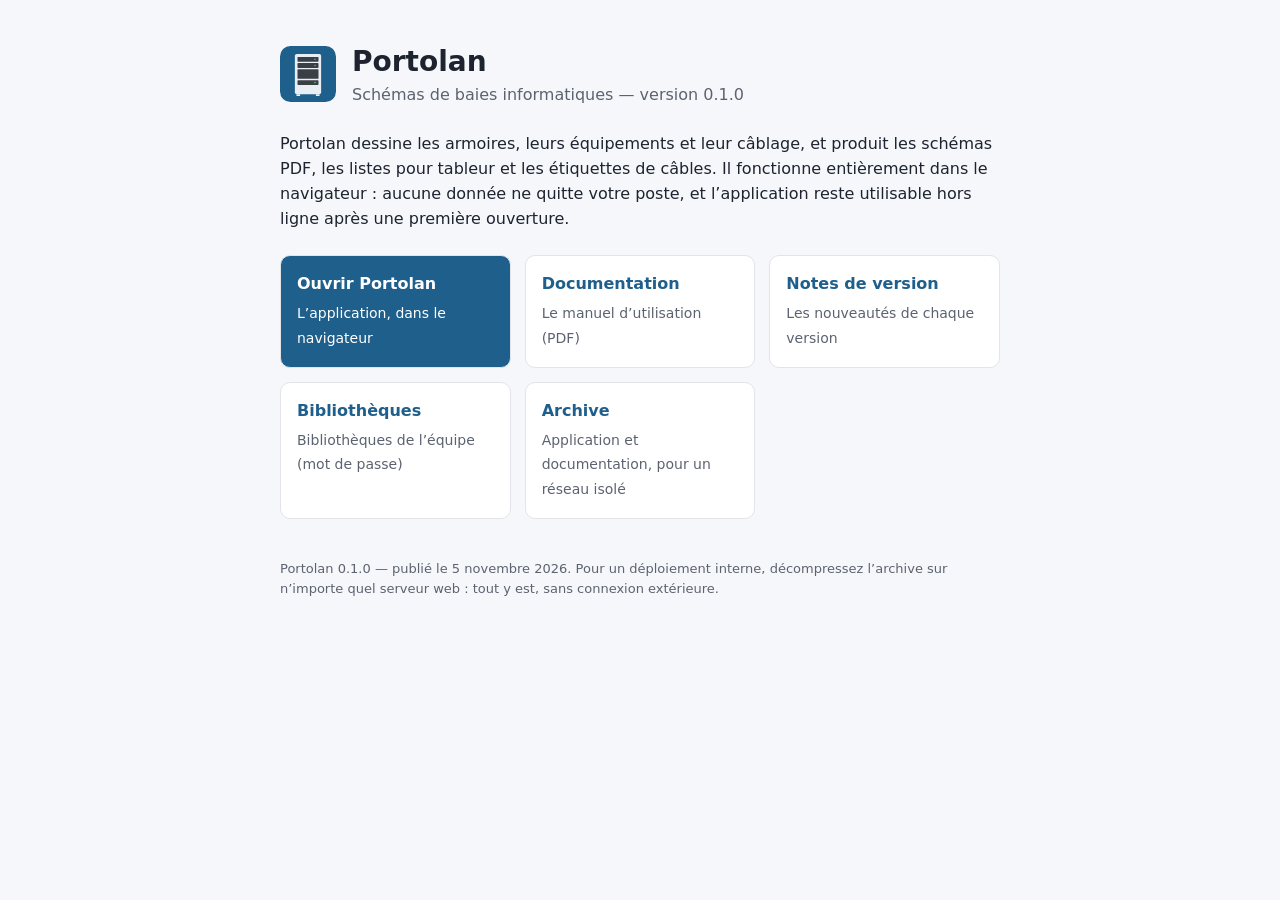
==== index.html @ 285c75b0 "Publication de la version 0.1.0" ====
<!doctype html>
<html lang="fr">
  <head>
    <meta charset="UTF-8" />
    <meta name="viewport" content="width=device-width, initial-scale=1.0" />
    <meta name="robots" content="noindex, nofollow" />
    <meta name="referrer" content="no-referrer" />
    <title>Portolan</title>
    <link rel="icon" href="app/icon.svg" type="image/svg+xml" />
    <link rel="stylesheet" href="style.css" />
  </head>
  <body>
    <main>
      <header>
        <img src="app/icon.svg" alt="" />
        <div>
          <h1>Portolan</h1>
          <p class="subtitle">Schémas de baies informatiques — version 0.1.0</p>
        </div>
      </header>
      <p>
        Portolan dessine les armoires, leurs équipements et leur câblage, et produit les schémas
        PDF, les listes pour tableur et les étiquettes de câbles. Il fonctionne entièrement dans le
        navigateur : aucune donnée ne quitte votre poste, et l’application reste utilisable hors
        ligne après une première ouverture.
      </p>
      <div class="cards">
        <a class="card primary" href="app/">
          <strong>Ouvrir Portolan</strong>
          <span>L’application, dans le navigateur</span>
        </a>
        <a class="card" href="manual/portolan.pdf">
          <strong>Documentation</strong>
          <span>Le manuel d’utilisation (PDF)</span>
        </a>
        <a class="card" href="notes.html">
          <strong>Notes de version</strong>
          <span>Les nouveautés de chaque version</span>
        </a>
        <a class="card" href="bibliotheques/">
          <strong>Bibliothèques</strong>
          <span>Bibliothèques de l’équipe (mot de passe)</span>
        </a>
        <a class="card" href="portolan-0.1.0.zip">
          <strong>Archive</strong>
          <span>Application et documentation, pour un réseau isolé</span>
        </a>
      </div>
      <footer>
        Portolan 0.1.0 — publié le 5 novembre 2026. Pour un déploiement interne, décompressez
        l’archive sur n’importe quel serveur web : tout y est, sans connexion extérieure.
      </footer>
    </main>
  </body>
</html>
---- style.css ----
:root {
  color-scheme: light;
  --ink: #1d2430;
  --muted: #5c6370;
  --accent: #1f5f8b;
  --line: #e1e4e9;
}

* {
  box-sizing: border-box;
}

body {
  margin: 0;
  background: #f5f7fa;
  color: var(--ink);
  font:
    16px/1.55 system-ui,
    sans-serif;
}

main {
  max-width: 760px;
  margin: 0 auto;
  padding: 40px 20px 60px;
}

header {
  display: flex;
  gap: 16px;
  align-items: center;
  margin-bottom: 24px;
}

header img {
  width: 56px;
  height: 56px;
}

h1 {
  margin: 0;
  font-size: 28px;
}

.subtitle {
  margin: 0;
  color: var(--muted);
}

.cards {
  display: grid;
  grid-template-columns: repeat(auto-fit, minmax(210px, 1fr));
  gap: 14px;
  margin: 24px 0;
}

.card {
  display: block;
  padding: 16px;
  border: 1px solid var(--line);
  border-radius: 10px;
  background: #ffffff;
  color: inherit;
  text-decoration: none;
}

.card:hover {
  border-color: var(--accent);
}

.card strong {
  display: block;
  margin-bottom: 4px;
  color: var(--accent);
}

.card span {
  color: var(--muted);
  font-size: 14px;
}

.card.primary {
  background: var(--accent);
  color: #ffffff;
}

.card.primary strong,
.card.primary span {
  color: #ffffff;
}

footer {
  margin-top: 40px;
  color: var(--muted);
  font-size: 13px;
}

code {
  font-size: 0.92em;
}

a {
  color: var(--accent);
}

/* Libraries page */
.library-login {
  display: grid;
  gap: 8px;
  max-width: 420px;
}

.library-login input {
  padding: 8px 10px;
  border: 1px solid var(--line);
  border-radius: 6px;
  font: inherit;
}

button {
  padding: 8px 14px;
  border: 1px solid var(--line);
  border-radius: 6px;
  background: #ffffff;
  font: inherit;
  cursor: pointer;
}

button.primary {
  border-color: var(--accent);
  background: var(--accent);
  color: #ffffff;
}

.library-card {
  margin: 16px 0;
  padding: 16px;
  border: 1px solid var(--line);
  border-radius: 10px;
  background: #ffffff;
}

.library-card h2 {
  margin: 0 0 6px;
  font-size: 20px;
}

.library-line {
  margin: 2px 0;
  color: var(--muted);
  font-size: 14px;
}

.library-actions {
  display: flex;
  flex-wrap: wrap;
  gap: 8px;
  margin-top: 12px;
}

.library-status {
  min-height: 1.2em;
  color: var(--muted);
}

.library-models {
  display: grid;
  grid-template-columns: repeat(auto-fill, minmax(200px, 1fr));
  gap: 10px;
  padding: 0;
  list-style: none;
}

.library-models li {
  display: grid;
  gap: 2px;
  font-size: 13px;
}

.library-preview {
  height: 48px;
  border-radius: 4px;
  overflow: hidden;
}

.library-preview img {
  width: 100%;
  height: 100%;
  object-fit: contain;
}
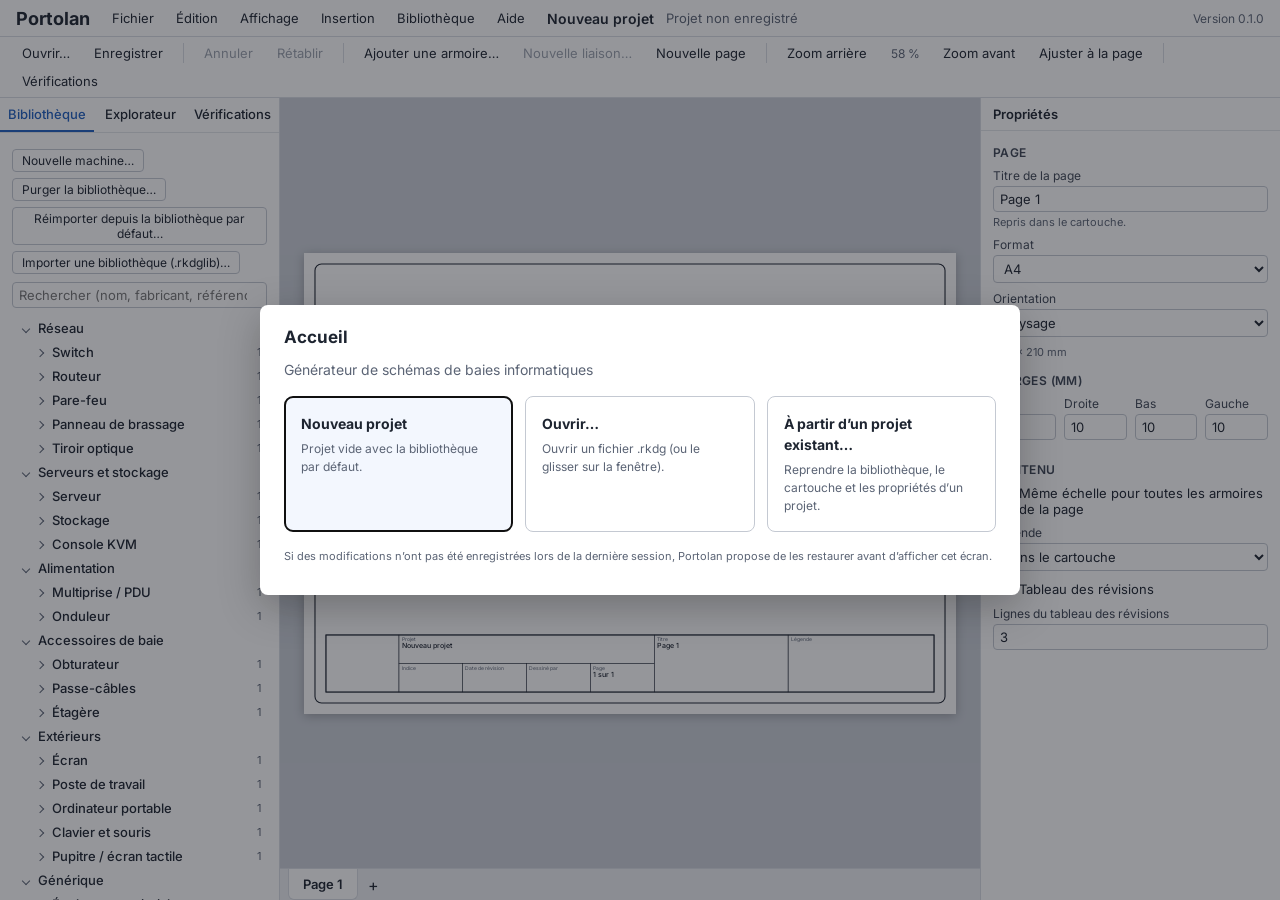
==== commit 9151d72a: "Publication de la version 0.1.0 (0e917ba34bb69f10de0cd84389b8eab9c8ad4694)" ====
--- a/index.html
+++ b/index.html
@@ -1,55 +1,19 @@
 <!doctype html>
 <html lang="fr">
   <head>
+    <meta http-equiv="Content-Security-Policy" content="default-src &#39;self&#39;; script-src &#39;self&#39; &#39;wasm-unsafe-eval&#39;; style-src &#39;self&#39; &#39;unsafe-inline&#39;; img-src &#39;self&#39; data: blob:; font-src &#39;self&#39; data:; connect-src &#39;self&#39;; worker-src &#39;self&#39; blob:; object-src &#39;none&#39;; base-uri &#39;self&#39;">
+
     <meta charset="UTF-8" />
     <meta name="viewport" content="width=device-width, initial-scale=1.0" />
     <meta name="robots" content="noindex, nofollow" />
-    <meta name="referrer" content="no-referrer" />
+    <meta name="theme-color" content="#1f5f8b" />
+    <link rel="icon" href="./icon.svg" type="image/svg+xml" />
     <title>Portolan</title>
-    <link rel="icon" href="app/icon.svg" type="image/svg+xml" />
-    <link rel="stylesheet" href="style.css" />
+    <script type="module" crossorigin src="./assets/index-BZLxp8Fc.js"></script>
+    <link rel="stylesheet" crossorigin href="./assets/index-B8qoO5O8.css">
+  <link rel="manifest" href="./manifest.webmanifest">  <meta name="portolan-site" content="portolan-0.1.0.zip" />
   </head>
   <body>
-    <main>
-      <header>
-        <img src="app/icon.svg" alt="" />
-        <div>
-          <h1>Portolan</h1>
-          <p class="subtitle">Schémas de baies informatiques — version 0.1.0</p>
-        </div>
-      </header>
-      <p>
-        Portolan dessine les armoires, leurs équipements et leur câblage, et produit les schémas
-        PDF, les listes pour tableur et les étiquettes de câbles. Il fonctionne entièrement dans le
-        navigateur : aucune donnée ne quitte votre poste, et l’application reste utilisable hors
-        ligne après une première ouverture.
-      </p>
-      <div class="cards">
-        <a class="card primary" href="app/">
-          <strong>Ouvrir Portolan</strong>
-          <span>L’application, dans le navigateur</span>
-        </a>
-        <a class="card" href="manual/portolan.pdf">
-          <strong>Documentation</strong>
-          <span>Le manuel d’utilisation (PDF)</span>
-        </a>
-        <a class="card" href="notes.html">
-          <strong>Notes de version</strong>
-          <span>Les nouveautés de chaque version</span>
-        </a>
-        <a class="card" href="bibliotheques/">
-          <strong>Bibliothèques</strong>
-          <span>Bibliothèques de l’équipe (mot de passe)</span>
-        </a>
-        <a class="card" href="portolan-0.1.0.zip">
-          <strong>Archive</strong>
-          <span>Application et documentation, pour un réseau isolé</span>
-        </a>
-      </div>
-      <footer>
-        Portolan 0.1.0 — publié le 5 novembre 2026. Pour un déploiement interne, décompressez
-        l’archive sur n’importe quel serveur web : tout y est, sans connexion extérieure.
-      </footer>
-    </main>
+    <div id="root"></div>
   </body>
 </html>
--- a/assets/index-B8qoO5O8.css
+++ b/assets/index-B8qoO5O8.css
@@ -0,0 +1 @@
+@font-face{font-family:Inter;font-style:normal;font-display:swap;font-weight:400;src:url(./inter-cyrillic-ext-400-normal-BQZuk6qB.woff2)format("woff2"),url(./inter-cyrillic-ext-400-normal-DQukG94-.woff)format("woff");unicode-range:U+460-52F,U+1C80-1C8A,U+20B4,U+2DE0-2DFF,U+A640-A69F,U+FE2E-FE2F}@font-face{font-family:Inter;font-style:normal;font-display:swap;font-weight:400;src:url(./inter-cyrillic-400-normal-obahsSVq.woff2)format("woff2"),url(./inter-cyrillic-400-normal-HOLc17fK.woff)format("woff");unicode-range:U+301,U+400-45F,U+490-491,U+4B0-4B1,U+2116}@font-face{font-family:Inter;font-style:normal;font-display:swap;font-weight:400;src:url(./inter-greek-ext-400-normal-DGGRlc-M.woff2)format("woff2"),url(./inter-greek-ext-400-normal-KugGGMne.woff)format("woff");unicode-range:U+1F??}@font-face{font-family:Inter;font-style:normal;font-display:swap;font-weight:400;src:url(./inter-greek-400-normal-B4URO6DV.woff2)format("woff2"),url(./inter-greek-400-normal-q2sYcFCs.woff)format("woff");unicode-range:U+370-377,U+37A-37F,U+384-38A,U+38C,U+38E-3A1,U+3A3-3FF}@font-face{font-family:Inter;font-style:normal;font-display:swap;font-weight:400;src:url(./inter-vietnamese-400-normal-DMkecbls.woff2)format("woff2"),url(./inter-vietnamese-400-normal-Bbgyi5SW.woff)format("woff");unicode-range:U+102-103,U+110-111,U+128-129,U+168-169,U+1A0-1A1,U+1AF-1B0,U+300-301,U+303-304,U+308-309,U+323,U+329,U+1EA0-1EF9,U+20AB}@font-face{font-family:Inter;font-style:normal;font-display:swap;font-weight:400;src:url(./inter-latin-ext-400-normal-C1nco2VV.woff2)format("woff2"),url(./inter-latin-ext-400-normal-77YHD8bZ.woff)format("woff");unicode-range:U+100-2BA,U+2BD-2C5,U+2C7-2CC,U+2CE-2D7,U+2DD-2FF,U+304,U+308,U+329,U+1D00-1DBF,U+1E00-1E9F,U+1EF2-1EFF,U+2020,U+20A0-20AB,U+20AD-20C0,U+2113,U+2C60-2C7F,U+A720-A7FF}@font-face{font-family:Inter;font-style:normal;font-display:swap;font-weight:400;src:url(./inter-latin-400-normal-C38fXH4l.woff2)format("woff2"),url(./inter-latin-400-normal-CyCys3Eg.woff)format("woff");unicode-range:U+??,U+131,U+152-153,U+2BB-2BC,U+2C6,U+2DA,U+2DC,U+304,U+308,U+329,U+2000-206F,U+20AC,U+2122,U+2191,U+2193,U+2212,U+2215,U+FEFF,U+FFFD}@font-face{font-family:Inter;font-style:normal;font-display:swap;font-weight:500;src:url(./inter-cyrillic-ext-500-normal-B0yAr1jD.woff2)format("woff2"),url(./inter-cyrillic-ext-500-normal-BmqWE9Dz.woff)format("woff");unicode-range:U+460-52F,U+1C80-1C8A,U+20B4,U+2DE0-2DFF,U+A640-A69F,U+FE2E-FE2F}@font-face{font-family:Inter;font-style:normal;font-display:swap;font-weight:500;src:url(./inter-cyrillic-500-normal-BasfLYem.woff2)format("woff2"),url(./inter-cyrillic-500-normal-CxZf_p3X.woff)format("woff");unicode-range:U+301,U+400-45F,U+490-491,U+4B0-4B1,U+2116}@font-face{font-family:Inter;font-style:normal;font-display:swap;font-weight:500;src:url(./inter-greek-ext-500-normal-C4iEst2y.woff2)format("woff2"),url(./inter-greek-ext-500-normal-2j5mBUwD.woff)format("woff");unicode-range:U+1F??}@font-face{font-family:Inter;font-style:normal;font-display:swap;font-weight:500;src:url(./inter-greek-500-normal-BIZE56-Y.woff2)format("woff2"),url(./inter-greek-500-normal-Xzm54t5V.woff)format("woff");unicode-range:U+370-377,U+37A-37F,U+384-38A,U+38C,U+38E-3A1,U+3A3-3FF}@font-face{font-family:Inter;font-style:normal;font-display:swap;font-weight:500;src:url(./inter-vietnamese-500-normal-DOriooB6.woff2)format("woff2"),url(./inter-vietnamese-500-normal-mJboJaSs.woff)format("woff");unicode-range:U+102-103,U+110-111,U+128-129,U+168-169,U+1A0-1A1,U+1AF-1B0,U+300-301,U+303-304,U+308-309,U+323,U+329,U+1EA0-1EF9,U+20AB}@font-face{font-family:Inter;font-style:normal;font-display:swap;font-weight:500;src:url(./inter-latin-ext-500-normal-CV4jyFjo.woff2)format("woff2"),url(./inter-latin-ext-500-normal-BxGbmqWO.woff)format("woff");unicode-range:U+100-2BA,U+2BD-2C5,U+2C7-2CC,U+2CE-2D7,U+2DD-2FF,U+304,U+308,U+329,U+1D00-1DBF,U+1E00-1E9F,U+1EF2-1EFF,U+2020,U+20A0-20AB,U+20AD-20C0,U+2113,U+2C60-2C7F,U+A720-A7FF}@font-face{font-family:Inter;font-style:normal;font-display:swap;font-weight:500;src:url(./inter-latin-500-normal-Cerq10X2.woff2)format("woff2"),url(./inter-latin-500-normal-BL9OpVg8.woff)format("woff");unicode-range:U+??,U+131,U+152-153,U+2BB-2BC,U+2C6,U+2DA,U+2DC,U+304,U+308,U+329,U+2000-206F,U+20AC,U+2122,U+2191,U+2193,U+2212,U+2215,U+FEFF,U+FFFD}@font-face{font-family:Inter;font-style:normal;font-display:swap;font-weight:600;src:url(./inter-cyrillic-ext-600-normal-Dfes3d0z.woff2)format("woff2"),url(./inter-cyrillic-ext-600-normal-Bcila6Z-.woff)format("woff");unicode-range:U+460-52F,U+1C80-1C8A,U+20B4,U+2DE0-2DFF,U+A640-A69F,U+FE2E-FE2F}@font-face{font-family:Inter;font-style:normal;font-display:swap;font-weight:600;src:url(./inter-cyrillic-600-normal-CWCymEST.woff2)format("woff2"),url(./inter-cyrillic-600-normal-4D_pXhcN.woff)format("woff");unicode-range:U+301,U+400-45F,U+490-491,U+4B0-4B1,U+2116}@font-face{font-family:Inter;font-style:normal;font-display:swap;font-weight:600;src:url(./inter-greek-ext-600-normal-DRtmH8MT.woff2)format("woff2"),url(./inter-greek-ext-600-normal-B8X0CLgF.woff)format("woff");unicode-range:U+1F??}@font-face{font-family:Inter;font-style:normal;font-display:swap;font-weight:600;src:url(./inter-greek-600-normal-plRanbMR.woff2)format("woff2"),url(./inter-greek-600-normal-BZpKdvQh.woff)format("woff");unicode-range:U+370-377,U+37A-37F,U+384-38A,U+38C,U+38E-3A1,U+3A3-3FF}@font-face{font-family:Inter;font-style:normal;font-display:swap;font-weight:600;src:url(./inter-vietnamese-600-normal-Cc8MFFhd.woff2)format("woff2"),url(./inter-vietnamese-600-normal-BuLX-rYi.woff)format("woff");unicode-range:U+102-103,U+110-111,U+128-129,U+168-169,U+1A0-1A1,U+1AF-1B0,U+300-301,U+303-304,U+308-309,U+323,U+329,U+1EA0-1EF9,U+20AB}@font-face{font-family:Inter;font-style:normal;font-display:swap;font-weight:600;src:url(./inter-latin-ext-600-normal-D2bJ5OIk.woff2)format("woff2"),url(./inter-latin-ext-600-normal-CIVaiw4L.woff)format("woff");unicode-range:U+100-2BA,U+2BD-2C5,U+2C7-2CC,U+2CE-2D7,U+2DD-2FF,U+304,U+308,U+329,U+1D00-1DBF,U+1E00-1E9F,U+1EF2-1EFF,U+2020,U+20A0-20AB,U+20AD-20C0,U+2113,U+2C60-2C7F,U+A720-A7FF}@font-face{font-family:Inter;font-style:normal;font-display:swap;font-weight:600;src:url(./inter-latin-600-normal-LgqL8muc.woff2)format("woff2"),url(./inter-latin-600-normal-CiBQ2DWP.woff)format("woff");unicode-range:U+??,U+131,U+152-153,U+2BB-2BC,U+2C6,U+2DA,U+2DC,U+304,U+308,U+329,U+2000-206F,U+20AC,U+2122,U+2191,U+2193,U+2212,U+2215,U+FEFF,U+FFFD}@font-face{font-family:Inter;font-style:normal;font-display:swap;font-weight:700;src:url(./inter-cyrillic-ext-700-normal-BjwYoWNd.woff2)format("woff2"),url(./inter-cyrillic-ext-700-normal-LO58E6JB.woff)format("woff");unicode-range:U+460-52F,U+1C80-1C8A,U+20B4,U+2DE0-2DFF,U+A640-A69F,U+FE2E-FE2F}@font-face{font-family:Inter;font-style:normal;font-display:swap;font-weight:700;src:url(./inter-cyrillic-700-normal-CjBOestx.woff2)format("woff2"),url(./inter-cyrillic-700-normal-DrXBdSj3.woff)format("woff");unicode-range:U+301,U+400-45F,U+490-491,U+4B0-4B1,U+2116}@font-face{font-family:Inter;font-style:normal;font-display:swap;font-weight:700;src:url(./inter-greek-ext-700-normal-qfdV9bQt.woff2)format("woff2"),url(./inter-greek-ext-700-normal-BoQ6DsYi.woff)format("woff");unicode-range:U+1F??}@font-face{font-family:Inter;font-style:normal;font-display:swap;font-weight:700;src:url(./inter-greek-700-normal-C3JjAnD8.woff2)format("woff2"),url(./inter-greek-700-normal-BUv2fZ6O.woff)format("woff");unicode-range:U+370-377,U+37A-37F,U+384-38A,U+38C,U+38E-3A1,U+3A3-3FF}@font-face{font-family:Inter;font-style:normal;font-display:swap;font-weight:700;src:url(./inter-vietnamese-700-normal-DlLaEgI2.woff2)format("woff2"),url(./inter-vietnamese-700-normal-BZaoP0fm.woff)format("woff");unicode-range:U+102-103,U+110-111,U+128-129,U+168-169,U+1A0-1A1,U+1AF-1B0,U+300-301,U+303-304,U+308-309,U+323,U+329,U+1EA0-1EF9,U+20AB}@font-face{font-family:Inter;font-style:normal;font-display:swap;font-weight:700;src:url(./inter-latin-ext-700-normal-Ca8adRJv.woff2)format("woff2"),url(./inter-latin-ext-700-normal-TidjK2hL.woff)format("woff");unicode-range:U+100-2BA,U+2BD-2C5,U+2C7-2CC,U+2CE-2D7,U+2DD-2FF,U+304,U+308,U+329,U+1D00-1DBF,U+1E00-1E9F,U+1EF2-1EFF,U+2020,U+20A0-20AB,U+20AD-20C0,U+2113,U+2C60-2C7F,U+A720-A7FF}@font-face{font-family:Inter;font-style:normal;font-display:swap;font-weight:700;src:url(./inter-latin-700-normal-Yt3aPRUw.woff2)format("woff2"),url(./inter-latin-700-normal-BLAVimhd.woff)format("woff");unicode-range:U+??,U+131,U+152-153,U+2BB-2BC,U+2C6,U+2DA,U+2DC,U+304,U+308,U+329,U+2000-206F,U+20AC,U+2122,U+2191,U+2193,U+2212,U+2215,U+FEFF,U+FFFD}:root{color:#1d2430;-webkit-font-smoothing:antialiased;background:#f4f5f7;font-family:Inter,sans-serif}*{box-sizing:border-box}body{height:100vh;margin:0;overflow:hidden}#root{height:100%}button,input,select,textarea{font:inherit;color:inherit}.app-header{background:#fff;border-bottom:1px solid #d8dce3;align-items:center;gap:12px;padding:6px 16px;display:flex}.app-header h1{margin:0;font-size:18px;font-weight:700}.app-header .tagline{color:#5b6475;font-size:14px}.app-header .version{color:#5b6475;margin-left:auto;font-size:12px}.app-header .project-name{font-size:14px;font-weight:600}.app-header .file-name{color:#5b6475;font-size:13px}.app-header .modified{color:#7a4b00;background:#fff1d6;border-radius:10px;padding:2px 8px;font-size:12px;font-weight:500}.modal-backdrop{background:#14181f73;justify-content:center;align-items:center;display:flex;position:fixed;inset:0}.modal{background:#fff;border-radius:8px;flex-direction:column;width:min(520px,100vw - 32px);max-height:calc(100vh - 64px);padding:20px 24px;font-size:14px;line-height:1.5;display:flex;overflow:auto;box-shadow:0 12px 40px #00000040}.modal h2{margin:0 0 8px;font-size:17px}.modal .error-details{color:#5b6475;max-height:240px;padding-left:20px;font-size:13px;overflow:auto}.modal-actions{justify-content:flex-end;gap:8px;margin-top:16px;display:flex}.modal-actions button{font:inherit;cursor:pointer;background:#fff;border:1px solid #c4c9d2;border-radius:6px;padding:6px 14px}.modal-actions button.primary{color:#fff;background:#1f5fbf;border-color:#1f5fbf}.modal-actions button:focus-visible{outline-offset:2px;outline:2px solid #1f5fbf}.app{grid-template-rows:auto auto minmax(0,1fr);grid-template-columns:minmax(0,1fr);height:100vh;display:grid}.modal-backdrop{z-index:50}.modal-wide{width:min(760px,100vw - 32px)}.modal-xl{width:min(1180px,100vw - 32px);max-height:calc(100vh - 32px)}.modal-body{min-height:0;overflow:auto}.modal-actions button.danger{color:#fff;background:#b42318;border-color:#b42318}.modal-actions button:disabled{opacity:.5;cursor:default}.message-dialog{z-index:60}.message-text{white-space:pre-line}.menubar{gap:2px;display:flex}.menubar-item{position:relative}.menubar-item>button{cursor:pointer;background:0 0;border:none;border-radius:4px;padding:4px 10px;font-size:13px}.menubar-item>button:hover,.menubar-item>button.open{background:#eef1f5}.menu-popup{z-index:40;background:#fff;border:1px solid #c4c9d2;border-radius:6px;min-width:240px;padding:4px 0;position:absolute;top:100%;left:0;box-shadow:0 8px 24px #00000029}.context-menu{position:fixed;top:auto;left:auto}.menu-list{margin:0;padding:0;list-style:none}.menu-list button{text-align:left;cursor:pointer;background:0 0;border:none;justify-content:space-between;gap:24px;width:100%;padding:5px 14px;font-size:13px;display:flex}.menu-list button:hover:not(:disabled),.menu-list button:focus-visible{background:#e8f0fd;outline:none}.menu-list button:disabled{color:#9aa1ad;cursor:default}.menu-hint{color:#6b7383;max-width:260px;margin:-3px 0 0;padding:0 14px 5px;font-size:11px;line-height:1.35}.menu-shortcut{color:#5b6475;font-size:12px}.menu-separator{background:#e1e4e9;height:1px;margin:4px 0}.toolbar{background:#fff;border-bottom:1px solid #d8dce3;flex-wrap:wrap;align-items:center;gap:4px;padding:4px 12px;display:flex}.tool-button{cursor:pointer;background:0 0;border:1px solid #0000;border-radius:4px;padding:3px 9px;font-size:13px}.tool-button:hover:not(:disabled){background:#f4f5f7;border-color:#c4c9d2}.tool-button:disabled{color:#9aa1ad;cursor:default}.toolbar-separator{background:#d8dce3;width:1px;height:20px;margin:0 6px}.zoom-level{color:#5b6475;text-align:center;min-width:48px;font-size:12px}.workspace{min-width:0;min-height:0;display:flex}.center{flex-direction:column;flex:1;min-width:0;display:flex}.side-panel{background:#fff;border-right:1px solid #d8dce3;flex-direction:column;width:280px;min-height:0;display:flex}.properties-panel{border-left:1px solid #d8dce3;border-right:none;width:300px}.panel-title{border-bottom:1px solid #e1e4e9;margin:0;padding:8px 12px;font-size:13px;font-weight:600}.panel-tabs{border-bottom:1px solid #e1e4e9;display:flex}.panel-tabs button{cursor:pointer;background:0 0;border:none;border-bottom:2px solid #0000;flex:1;padding:8px;font-size:13px;font-weight:500}.panel-tabs button.active{color:#1f5fbf;border-bottom-color:#1f5fbf}.panel-content{flex:1;min-height:0;padding:8px 12px 16px;font-size:13px;overflow:auto}.panel-note{color:#5b6475;font-size:12px}.panel-section{margin-bottom:14px}.panel-section h3{color:#3d4554;text-transform:uppercase;letter-spacing:.03em;margin:6px 0 8px;font-size:12px;font-weight:600}.panel-actions{flex-wrap:wrap;gap:6px;margin:8px 0;display:flex}.panel-actions button,.small-button{cursor:pointer;background:#fff;border:1px solid #c4c9d2;border-radius:4px;padding:3px 9px;font-size:12px}.panel-actions button:disabled,.small-button:disabled{color:#9aa1ad;cursor:default}.field{flex-direction:column;gap:3px;margin-bottom:8px;display:flex}.field>label{color:#3d4554;font-size:12px}.field input[type=text],.field input[type=search],.field select,.field textarea,.library-search{background:#fff;border:1px solid #c4c9d2;border-radius:4px;width:100%;padding:4px 6px;font-size:13px}.field input:focus,.field select:focus,.field textarea:focus{outline-offset:0;border-color:#1f5fbf;outline:2px solid #9cc0f5}.field-checkbox{flex-direction:row;align-items:center;gap:6px}.field-checkbox>label{color:inherit;font-size:13px}.field-hint{color:#5b6475;font-size:11px}.field-warning{color:#9a5b00;font-size:12px}.field-error{color:#b42318;font-size:12px}.field-row{grid-template-columns:1fr 1fr;gap:8px;display:grid}.field-row-3{grid-template-columns:1fr 1fr 1fr}.field-row-4{grid-template-columns:repeat(4,1fr)}.number-input{align-items:center;gap:4px;display:flex}.number-input .unit{color:#5b6475;font-size:12px}.canvas{background:#c9ced6;outline:none;flex:1;min-height:0;position:relative;overflow:auto}.canvas-panning{cursor:grabbing}.canvas-inner{place-items:center;width:max-content;min-width:100%;height:max-content;min-height:100%;padding:24px;display:grid}.sheet{-webkit-user-select:none;user-select:none;position:relative;box-shadow:0 2px 10px #00000040}.sheet>svg{display:block}.canvas-overlay{pointer-events:none;position:absolute;inset:0}.canvas-empty{color:#3d4554}.page .page-view,.page .device{cursor:default}.page .port-slot{cursor:crosshair}.page-tabs{background:#eceef2;border-top:1px solid #d8dce3;align-items:stretch;gap:2px;min-height:32px;padding:0 8px;display:flex;overflow-x:auto}.page-tab{white-space:nowrap;cursor:pointer;border:1px solid #0000;border-top:none;border-radius:0 0 6px 6px;align-items:center;padding:0 14px;font-size:13px;display:flex}.page-tab.active{background:#fff;border-color:#d8dce3;font-weight:600}.page-tab-input{width:140px;padding:2px 4px;font-size:13px}.page-tab-add{cursor:pointer;background:0 0;border:none;border-radius:4px;align-self:center;width:26px;height:22px;font-size:16px}.page-tab-add:hover{background:#dfe2e8}.tree{margin:0 0 8px;padding:0;list-style:none}.tree-heading{color:#3d4554;text-transform:uppercase;letter-spacing:.03em;margin:10px 0 4px;font-size:12px;font-weight:600}.tree-row{cursor:pointer;border-radius:4px;align-items:center;gap:4px;min-height:24px;padding-right:6px;display:flex}.tree-row:hover{background:#f1f3f6}.tree-row.selected{background:#dbe7fb}.tree-toggle,.tree-toggle-space{color:#5b6475;cursor:pointer;background:0 0;border:none;flex:none;width:16px;padding:0;font-size:11px}.tree-label{text-overflow:ellipsis;white-space:nowrap;overflow:hidden}.tree-detail{color:#5b6475;white-space:nowrap;margin-left:auto;padding-left:8px;font-size:11px}.library-search{margin-bottom:8px}.release-notes h3{margin:16px 0 4px;font-size:16px}.release-notes h4{margin:12px 0 2px;font-size:14px}.release-notes h5{margin:10px 0 2px;font-size:13px}.release-notes p,.release-notes ul{margin:4px 0}.release-notes ul{padding-left:20px}.shortcuts-table{border-collapse:collapse;width:100%;margin-bottom:12px;font-size:13px}.shortcuts-table caption{text-align:left;padding:4px 0;font-weight:600}.shortcuts-table td{border-bottom:1px solid #eef0f3;padding:3px 4px}.shortcuts-table td:last-child{text-align:right}kbd{background:#f4f5f7;border:1px solid #c4c9d2;border-radius:4px;padding:1px 6px;font-family:inherit;font-size:12px}.toasts{z-index:70;flex-direction:column;gap:6px;display:flex;position:fixed;bottom:44px;left:50%;transform:translate(-50%)}.toast{color:#fff;background:#1d2430;border-radius:6px;align-items:center;gap:12px;padding:8px 12px;font-size:13px;display:flex;box-shadow:0 4px 16px #00000040}.toast-warning{background:#8a5300}.toast-error{background:#b42318}.toast button{color:inherit;cursor:pointer;background:0 0;border:none;font-size:16px}.data-table{border-collapse:collapse;width:100%;font-size:12px}.data-table th,.data-table td{text-align:left;white-space:nowrap;border-bottom:1px solid #e6e8ec;padding:3px 6px}.data-table th{z-index:1;cursor:pointer;background:#f4f5f7;font-weight:600;position:sticky;top:0}.data-table tr.selected td{background:#dbe7fb}.data-table input,.data-table select{background:0 0;border:1px solid #0000;width:100%;min-width:60px;padding:1px 4px;font-size:12px}.data-table input:hover,.data-table input:focus,.data-table select:hover,.data-table select:focus{background:#fff;border-color:#c4c9d2}.chevron{border-bottom:1.5px solid;border-right:1.5px solid;width:6px;height:6px;display:inline-block;transform:rotate(-45deg)}.chevron.open{transform:rotate(45deg)}.home-tagline{color:#5b6475;margin-top:0}.home-actions{grid-template-columns:repeat(3,1fr);gap:12px;margin:16px 0;display:grid}.home-action{text-align:left;cursor:pointer;background:#fff;border:1px solid #c4c9d2;border-radius:8px;flex-direction:column;gap:6px;padding:16px;display:flex}.home-action:hover,.home-action:focus-visible{background:#f3f7fe;border-color:#1f5fbf}.home-action span{color:#5b6475;font-size:12px}.field-label{color:#3d4554;font-size:12px}.logo-row{align-items:center;gap:8px;display:flex}.logo-preview{border:1px solid #e1e4e9;max-width:120px;max-height:48px}.revision-form{border:1px solid #e1e4e9;border-radius:6px;margin-top:12px}.revision-form legend{font-size:13px;font-weight:600}.cell-wrap{white-space:normal!important}.field input[type=date]{border:1px solid #c4c9d2;border-radius:4px;padding:3px 6px}.free-field{grid-template-columns:1fr 1fr auto;gap:4px;margin-bottom:4px;display:grid}.free-field input{border:1px solid #c4c9d2;border-radius:4px;min-width:0;padding:3px 5px;font-size:12px}.free-fields{margin-bottom:8px}.library-details{background:#fafbfc;border:1px solid #e1e4e9;border-radius:6px;margin-bottom:10px;padding:8px}.model-preview{background:#fff;width:100%;max-height:110px;display:block}.library-details-name{margin-top:6px;font-weight:600}.tree-group,.library-equipment .tree-label{font-weight:500}.library-equipment .tree-toggle:disabled{cursor:default;opacity:.5}.ports-table .cell-text{white-space:nowrap;padding:2px 6px}.ports-table tbody tr{cursor:pointer}.usage{text-align:right;min-width:24px}.usage.unused{color:#9aa1ad}.purge-list,.check-list{max-height:280px;margin:8px 0;padding-left:18px;font-size:13px;overflow:auto}.check-list{padding-left:0;list-style:none}.check-list label{align-items:center;gap:6px;padding:2px 0;display:flex}.allowed-connectors{grid-template-columns:repeat(3,auto);gap:2px 10px;margin-top:4px;font-size:11px;display:grid}.allowed-connectors label{align-items:center;gap:3px;display:flex}.model-editor .modal-body{display:flex;overflow:hidden}.model-editor-layout{grid-template-columns:400px minmax(0,1fr);gap:16px;width:100%;min-height:0;display:grid}.model-fields,.model-faces{min-height:0;max-height:calc(100vh - 180px);padding-right:4px;overflow:auto}.model-toolbar{flex-wrap:wrap;align-items:center;gap:8px;margin:6px 0;font-size:12px;display:flex}.inline-field{align-items:center;gap:4px;display:flex}.inline-field input[type=text]{border:1px solid #c4c9d2;border-radius:4px;width:140px;padding:2px 5px}.segmented{border:1px solid #c4c9d2;border-radius:4px;display:inline-flex;overflow:hidden}.segmented button{cursor:pointer;background:#fff;border:none;padding:3px 9px;font-size:12px}.segmented button:disabled{color:#9aa1ad;cursor:default}.segmented button.active{color:#fff;background:#1f5fbf}.face-tabs{margin-bottom:4px}.face-editor-scroll{background:repeating-conic-gradient(#f1f2f4 0% 25%,#fff 0% 50%) 50%/16px 16px;border:1px solid #e1e4e9;border-radius:6px;max-width:100%;padding:6px;overflow:auto}.face-editor svg{display:block}.edit-port{cursor:move}.edit-port-handle{cursor:nwse-resize}.model-warnings{margin:6px 0}.ports-table-wrapper{max-height:260px;overflow:auto}.ports-table .cell-number{width:52px;min-width:52px}.grid-form{border:1px solid #e1e4e9;border-radius:6px;margin:6px 0}.grid-form legend{font-size:13px;font-weight:600}.rack-preview{background:#fff;border:1px solid #e1e4e9;width:100%;max-height:220px;display:block}.zoom-buttons{align-items:center;gap:4px;display:inline-flex}.param-groups{border:1px solid #e1e4e9;border-radius:6px;margin:0 0 8px;font-size:13px}.param-group{grid-auto-columns:minmax(0,1fr);grid-auto-flow:column;align-items:end;gap:8px;display:grid}.param-group>.small-button{margin-bottom:8px}.quick-fill{align-items:end;gap:8px;display:flex}.patch-slots{grid-template-columns:repeat(4,1fr);gap:4px;max-height:220px;margin-bottom:8px;display:grid;overflow:auto}.patch-slot{align-items:center;gap:4px;font-size:11px;display:flex}.patch-slot select{width:100%;min-width:0;font-size:11px}.patch-slot.blank select{color:#9aa1ad}.machine-preview{margin-top:8px}.machine-preview .model-preview{margin-bottom:4px}.scope{border:1px solid #e1e4e9;border-radius:6px;flex-direction:column;gap:4px;margin-top:8px;font-size:13px;display:flex}.canvas-overlay .resize-handle{pointer-events:all;cursor:nwse-resize}.port-tooltip{z-index:45;color:#fff;pointer-events:none;background:#1d2430;border-radius:5px;max-width:320px;padding:6px 9px;font-size:12px;line-height:1.45;position:fixed;box-shadow:0 4px 14px #00000040}.tooltip-free{color:#b9c2d0}.page .link-hit{cursor:pointer}.tab-badge{color:#fff;background:#b42318;border-radius:9px;margin-left:6px;padding:0 6px;font-size:11px}.checks-list{margin:0;padding:0;list-style:none}.check{cursor:pointer;border-bottom:1px solid #eef0f3;gap:8px;padding:6px 4px;font-size:12px;display:flex}.check:hover{background:#f1f3f6}.check-icon{background:#f08c00;border-radius:50%;flex:none;width:10px;height:10px;margin-top:3px}.check-error .check-icon{background:#e03131}.link-end{border:1px solid #e1e4e9;border-radius:6px;margin-bottom:8px}.link-end legend{font-size:13px;font-weight:600}.link-ends{margin-bottom:8px;font-size:12px;line-height:1.6}.table-filters{align-items:center;gap:8px;margin-bottom:8px;display:flex}.table-filters .library-search{width:280px;margin:0}.links-table-wrapper{max-height:calc(100vh - 260px);overflow:auto}.sort-mark{vertical-align:2px;border:4px solid #0000;border-bottom-color:currentColor;margin-left:4px;display:inline-block}.sort-mark.desc{vertical-align:-2px;border-top-color:currentColor;border-bottom-color:#0000}.type-swatch{border-radius:2px;width:18px;height:4px;display:inline-block}.canvas-overlay .route-handle{pointer-events:all;cursor:move}.canvas-overlay .route-segment[data-orientation=h]{cursor:ns-resize}.export-page-actions{gap:6px;margin-bottom:4px;display:flex}.export-pages{max-height:220px;overflow-y:auto}.export-list details{margin:2px 0 4px 22px;font-size:12px}.export-columns{grid-template-columns:repeat(2,minmax(0,1fr));gap:2px 12px;margin-top:4px;display:grid}.labels-dialog{align-items:flex-start;gap:16px;display:flex}.labels-options{flex:1;min-width:0}.labels-preview{color:#5c6370;margin:8px 0 0;font-size:12px}.labels-preview svg{margin-top:4px;display:block;box-shadow:0 1px 6px #00000040}.import-source{margin-bottom:8px;font-size:13px}.import-layout{align-items:flex-start;gap:16px;display:flex}.import-tree{flex:1;min-width:0;max-height:46vh;overflow-y:auto}.import-preview,.import-meta{flex:1;min-width:0}.import-preview .model-preview{width:100%;max-height:140px}.import-category{font-weight:600}.import-models{margin-left:20px}.import-model.focused{background:#eef3fb}.import-model .tag{background:#fff3bf;border-radius:8px;margin-left:6px;padding:0 6px;font-size:11px}.conflict-row{justify-content:space-between;align-items:center;gap:8px;display:flex}.update-banner{z-index:60;color:#fff;background:#1d2430;border-radius:8px;align-items:center;gap:10px;padding:10px 14px;font-size:13px;display:flex;position:fixed;bottom:16px;left:50%;transform:translate(-50%);box-shadow:0 4px 14px #0000004d}.update-banner button{color:#1d2430;white-space:nowrap}.update-banner button.primary{color:#0b1d2e;background:#4dabf7;border-color:#4dabf7}
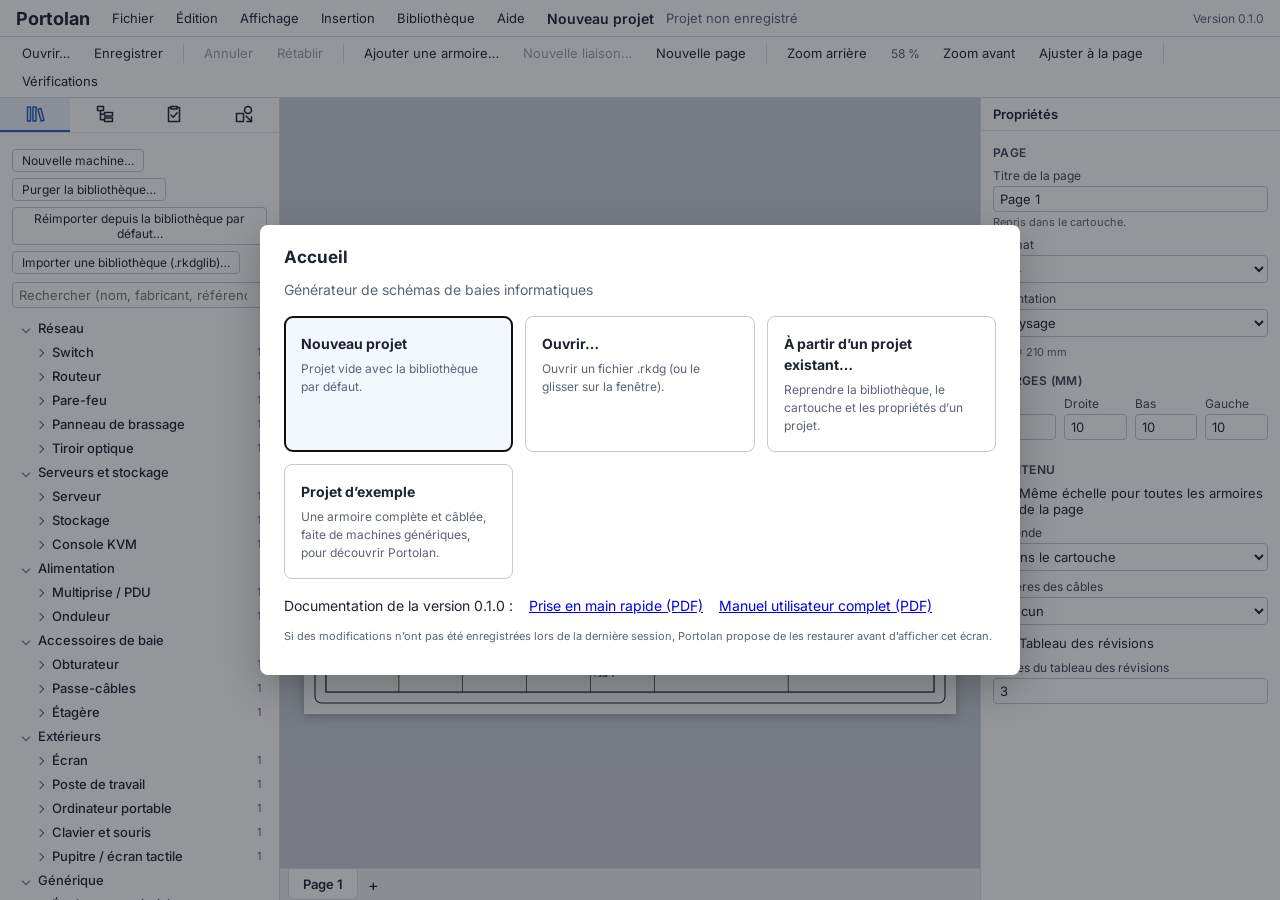
==== commit 6bbbda79: "Publication de la version 0.1.0 (5f2721647bdb02b9271612605f6e2f989ade1279)" ====
--- a/index.html
+++ b/index.html
@@ -9,8 +9,8 @@
     <meta name="theme-color" content="#1f5f8b" />
     <link rel="icon" href="./icon.svg" type="image/svg+xml" />
     <title>Portolan</title>
-    <script type="module" crossorigin src="./assets/index-BZLxp8Fc.js"></script>
-    <link rel="stylesheet" crossorigin href="./assets/index-B8qoO5O8.css">
+    <script type="module" crossorigin src="./assets/index-DmjqLAU6.js"></script>
+    <link rel="stylesheet" crossorigin href="./assets/index-BtahDExh.css">
   <link rel="manifest" href="./manifest.webmanifest">  <meta name="portolan-site" content="portolan-0.1.0.zip" />
   </head>
   <body>
--- a/assets/index-BtahDExh.css
+++ b/assets/index-BtahDExh.css
@@ -0,0 +1 @@
+@font-face{font-family:Inter;font-style:normal;font-display:swap;font-weight:400;src:url(./inter-cyrillic-ext-400-normal-BQZuk6qB.woff2)format("woff2"),url(./inter-cyrillic-ext-400-normal-DQukG94-.woff)format("woff");unicode-range:U+460-52F,U+1C80-1C8A,U+20B4,U+2DE0-2DFF,U+A640-A69F,U+FE2E-FE2F}@font-face{font-family:Inter;font-style:normal;font-display:swap;font-weight:400;src:url(./inter-cyrillic-400-normal-obahsSVq.woff2)format("woff2"),url(./inter-cyrillic-400-normal-HOLc17fK.woff)format("woff");unicode-range:U+301,U+400-45F,U+490-491,U+4B0-4B1,U+2116}@font-face{font-family:Inter;font-style:normal;font-display:swap;font-weight:400;src:url(./inter-greek-ext-400-normal-DGGRlc-M.woff2)format("woff2"),url(./inter-greek-ext-400-normal-KugGGMne.woff)format("woff");unicode-range:U+1F??}@font-face{font-family:Inter;font-style:normal;font-display:swap;font-weight:400;src:url(./inter-greek-400-normal-B4URO6DV.woff2)format("woff2"),url(./inter-greek-400-normal-q2sYcFCs.woff)format("woff");unicode-range:U+370-377,U+37A-37F,U+384-38A,U+38C,U+38E-3A1,U+3A3-3FF}@font-face{font-family:Inter;font-style:normal;font-display:swap;font-weight:400;src:url(./inter-vietnamese-400-normal-DMkecbls.woff2)format("woff2"),url(./inter-vietnamese-400-normal-Bbgyi5SW.woff)format("woff");unicode-range:U+102-103,U+110-111,U+128-129,U+168-169,U+1A0-1A1,U+1AF-1B0,U+300-301,U+303-304,U+308-309,U+323,U+329,U+1EA0-1EF9,U+20AB}@font-face{font-family:Inter;font-style:normal;font-display:swap;font-weight:400;src:url(./inter-latin-ext-400-normal-C1nco2VV.woff2)format("woff2"),url(./inter-latin-ext-400-normal-77YHD8bZ.woff)format("woff");unicode-range:U+100-2BA,U+2BD-2C5,U+2C7-2CC,U+2CE-2D7,U+2DD-2FF,U+304,U+308,U+329,U+1D00-1DBF,U+1E00-1E9F,U+1EF2-1EFF,U+2020,U+20A0-20AB,U+20AD-20C0,U+2113,U+2C60-2C7F,U+A720-A7FF}@font-face{font-family:Inter;font-style:normal;font-display:swap;font-weight:400;src:url(./inter-latin-400-normal-C38fXH4l.woff2)format("woff2"),url(./inter-latin-400-normal-CyCys3Eg.woff)format("woff");unicode-range:U+??,U+131,U+152-153,U+2BB-2BC,U+2C6,U+2DA,U+2DC,U+304,U+308,U+329,U+2000-206F,U+20AC,U+2122,U+2191,U+2193,U+2212,U+2215,U+FEFF,U+FFFD}@font-face{font-family:Inter;font-style:normal;font-display:swap;font-weight:500;src:url(./inter-cyrillic-ext-500-normal-B0yAr1jD.woff2)format("woff2"),url(./inter-cyrillic-ext-500-normal-BmqWE9Dz.woff)format("woff");unicode-range:U+460-52F,U+1C80-1C8A,U+20B4,U+2DE0-2DFF,U+A640-A69F,U+FE2E-FE2F}@font-face{font-family:Inter;font-style:normal;font-display:swap;font-weight:500;src:url(./inter-cyrillic-500-normal-BasfLYem.woff2)format("woff2"),url(./inter-cyrillic-500-normal-CxZf_p3X.woff)format("woff");unicode-range:U+301,U+400-45F,U+490-491,U+4B0-4B1,U+2116}@font-face{font-family:Inter;font-style:normal;font-display:swap;font-weight:500;src:url(./inter-greek-ext-500-normal-C4iEst2y.woff2)format("woff2"),url(./inter-greek-ext-500-normal-2j5mBUwD.woff)format("woff");unicode-range:U+1F??}@font-face{font-family:Inter;font-style:normal;font-display:swap;font-weight:500;src:url(./inter-greek-500-normal-BIZE56-Y.woff2)format("woff2"),url(./inter-greek-500-normal-Xzm54t5V.woff)format("woff");unicode-range:U+370-377,U+37A-37F,U+384-38A,U+38C,U+38E-3A1,U+3A3-3FF}@font-face{font-family:Inter;font-style:normal;font-display:swap;font-weight:500;src:url(./inter-vietnamese-500-normal-DOriooB6.woff2)format("woff2"),url(./inter-vietnamese-500-normal-mJboJaSs.woff)format("woff");unicode-range:U+102-103,U+110-111,U+128-129,U+168-169,U+1A0-1A1,U+1AF-1B0,U+300-301,U+303-304,U+308-309,U+323,U+329,U+1EA0-1EF9,U+20AB}@font-face{font-family:Inter;font-style:normal;font-display:swap;font-weight:500;src:url(./inter-latin-ext-500-normal-CV4jyFjo.woff2)format("woff2"),url(./inter-latin-ext-500-normal-BxGbmqWO.woff)format("woff");unicode-range:U+100-2BA,U+2BD-2C5,U+2C7-2CC,U+2CE-2D7,U+2DD-2FF,U+304,U+308,U+329,U+1D00-1DBF,U+1E00-1E9F,U+1EF2-1EFF,U+2020,U+20A0-20AB,U+20AD-20C0,U+2113,U+2C60-2C7F,U+A720-A7FF}@font-face{font-family:Inter;font-style:normal;font-display:swap;font-weight:500;src:url(./inter-latin-500-normal-Cerq10X2.woff2)format("woff2"),url(./inter-latin-500-normal-BL9OpVg8.woff)format("woff");unicode-range:U+??,U+131,U+152-153,U+2BB-2BC,U+2C6,U+2DA,U+2DC,U+304,U+308,U+329,U+2000-206F,U+20AC,U+2122,U+2191,U+2193,U+2212,U+2215,U+FEFF,U+FFFD}@font-face{font-family:Inter;font-style:normal;font-display:swap;font-weight:600;src:url(./inter-cyrillic-ext-600-normal-Dfes3d0z.woff2)format("woff2"),url(./inter-cyrillic-ext-600-normal-Bcila6Z-.woff)format("woff");unicode-range:U+460-52F,U+1C80-1C8A,U+20B4,U+2DE0-2DFF,U+A640-A69F,U+FE2E-FE2F}@font-face{font-family:Inter;font-style:normal;font-display:swap;font-weight:600;src:url(./inter-cyrillic-600-normal-CWCymEST.woff2)format("woff2"),url(./inter-cyrillic-600-normal-4D_pXhcN.woff)format("woff");unicode-range:U+301,U+400-45F,U+490-491,U+4B0-4B1,U+2116}@font-face{font-family:Inter;font-style:normal;font-display:swap;font-weight:600;src:url(./inter-greek-ext-600-normal-DRtmH8MT.woff2)format("woff2"),url(./inter-greek-ext-600-normal-B8X0CLgF.woff)format("woff");unicode-range:U+1F??}@font-face{font-family:Inter;font-style:normal;font-display:swap;font-weight:600;src:url(./inter-greek-600-normal-plRanbMR.woff2)format("woff2"),url(./inter-greek-600-normal-BZpKdvQh.woff)format("woff");unicode-range:U+370-377,U+37A-37F,U+384-38A,U+38C,U+38E-3A1,U+3A3-3FF}@font-face{font-family:Inter;font-style:normal;font-display:swap;font-weight:600;src:url(./inter-vietnamese-600-normal-Cc8MFFhd.woff2)format("woff2"),url(./inter-vietnamese-600-normal-BuLX-rYi.woff)format("woff");unicode-range:U+102-103,U+110-111,U+128-129,U+168-169,U+1A0-1A1,U+1AF-1B0,U+300-301,U+303-304,U+308-309,U+323,U+329,U+1EA0-1EF9,U+20AB}@font-face{font-family:Inter;font-style:normal;font-display:swap;font-weight:600;src:url(./inter-latin-ext-600-normal-D2bJ5OIk.woff2)format("woff2"),url(./inter-latin-ext-600-normal-CIVaiw4L.woff)format("woff");unicode-range:U+100-2BA,U+2BD-2C5,U+2C7-2CC,U+2CE-2D7,U+2DD-2FF,U+304,U+308,U+329,U+1D00-1DBF,U+1E00-1E9F,U+1EF2-1EFF,U+2020,U+20A0-20AB,U+20AD-20C0,U+2113,U+2C60-2C7F,U+A720-A7FF}@font-face{font-family:Inter;font-style:normal;font-display:swap;font-weight:600;src:url(./inter-latin-600-normal-LgqL8muc.woff2)format("woff2"),url(./inter-latin-600-normal-CiBQ2DWP.woff)format("woff");unicode-range:U+??,U+131,U+152-153,U+2BB-2BC,U+2C6,U+2DA,U+2DC,U+304,U+308,U+329,U+2000-206F,U+20AC,U+2122,U+2191,U+2193,U+2212,U+2215,U+FEFF,U+FFFD}@font-face{font-family:Inter;font-style:normal;font-display:swap;font-weight:700;src:url(./inter-cyrillic-ext-700-normal-BjwYoWNd.woff2)format("woff2"),url(./inter-cyrillic-ext-700-normal-LO58E6JB.woff)format("woff");unicode-range:U+460-52F,U+1C80-1C8A,U+20B4,U+2DE0-2DFF,U+A640-A69F,U+FE2E-FE2F}@font-face{font-family:Inter;font-style:normal;font-display:swap;font-weight:700;src:url(./inter-cyrillic-700-normal-CjBOestx.woff2)format("woff2"),url(./inter-cyrillic-700-normal-DrXBdSj3.woff)format("woff");unicode-range:U+301,U+400-45F,U+490-491,U+4B0-4B1,U+2116}@font-face{font-family:Inter;font-style:normal;font-display:swap;font-weight:700;src:url(./inter-greek-ext-700-normal-qfdV9bQt.woff2)format("woff2"),url(./inter-greek-ext-700-normal-BoQ6DsYi.woff)format("woff");unicode-range:U+1F??}@font-face{font-family:Inter;font-style:normal;font-display:swap;font-weight:700;src:url(./inter-greek-700-normal-C3JjAnD8.woff2)format("woff2"),url(./inter-greek-700-normal-BUv2fZ6O.woff)format("woff");unicode-range:U+370-377,U+37A-37F,U+384-38A,U+38C,U+38E-3A1,U+3A3-3FF}@font-face{font-family:Inter;font-style:normal;font-display:swap;font-weight:700;src:url(./inter-vietnamese-700-normal-DlLaEgI2.woff2)format("woff2"),url(./inter-vietnamese-700-normal-BZaoP0fm.woff)format("woff");unicode-range:U+102-103,U+110-111,U+128-129,U+168-169,U+1A0-1A1,U+1AF-1B0,U+300-301,U+303-304,U+308-309,U+323,U+329,U+1EA0-1EF9,U+20AB}@font-face{font-family:Inter;font-style:normal;font-display:swap;font-weight:700;src:url(./inter-latin-ext-700-normal-Ca8adRJv.woff2)format("woff2"),url(./inter-latin-ext-700-normal-TidjK2hL.woff)format("woff");unicode-range:U+100-2BA,U+2BD-2C5,U+2C7-2CC,U+2CE-2D7,U+2DD-2FF,U+304,U+308,U+329,U+1D00-1DBF,U+1E00-1E9F,U+1EF2-1EFF,U+2020,U+20A0-20AB,U+20AD-20C0,U+2113,U+2C60-2C7F,U+A720-A7FF}@font-face{font-family:Inter;font-style:normal;font-display:swap;font-weight:700;src:url(./inter-latin-700-normal-Yt3aPRUw.woff2)format("woff2"),url(./inter-latin-700-normal-BLAVimhd.woff)format("woff");unicode-range:U+??,U+131,U+152-153,U+2BB-2BC,U+2C6,U+2DA,U+2DC,U+304,U+308,U+329,U+2000-206F,U+20AC,U+2122,U+2191,U+2193,U+2212,U+2215,U+FEFF,U+FFFD}:root{color:#1d2430;-webkit-font-smoothing:antialiased;background:#f4f5f7;font-family:Inter,sans-serif}*{box-sizing:border-box}body{height:100vh;margin:0;overflow:hidden}#root{height:100%}button,input,select,textarea{font:inherit;color:inherit}.app-header{background:#fff;border-bottom:1px solid #d8dce3;align-items:center;gap:12px;padding:6px 16px;display:flex}.app-header h1{margin:0;font-size:18px;font-weight:700}.app-header .tagline{color:#5b6475;font-size:14px}.app-header .version{color:#5b6475;margin-left:auto;font-size:12px}.app-header .project-name{font-size:14px;font-weight:600}.app-header .file-name{color:#5b6475;font-size:13px}.app-header .modified{color:#7a4b00;background:#fff1d6;border-radius:10px;padding:2px 8px;font-size:12px;font-weight:500}.modal-backdrop{background:#14181f73;justify-content:center;align-items:center;display:flex;position:fixed;inset:0}.modal{background:#fff;border-radius:8px;flex-direction:column;width:min(520px,100vw - 32px);max-height:calc(100vh - 64px);padding:20px 24px;font-size:14px;line-height:1.5;display:flex;overflow:auto;box-shadow:0 12px 40px #00000040}.modal h2{margin:0 0 8px;font-size:17px}.modal .error-details{color:#5b6475;max-height:240px;padding-left:20px;font-size:13px;overflow:auto}.modal-actions{justify-content:flex-end;gap:8px;margin-top:16px;display:flex}.modal-actions button{font:inherit;cursor:pointer;background:#fff;border:1px solid #c4c9d2;border-radius:6px;padding:6px 14px}.modal-actions button.primary{color:#fff;background:#1f5fbf;border-color:#1f5fbf}.modal-actions button:focus-visible{outline-offset:2px;outline:2px solid #1f5fbf}.app{grid-template-rows:auto auto minmax(0,1fr);grid-template-columns:minmax(0,1fr);height:100vh;display:grid}.modal-backdrop{z-index:50}.modal-wide{width:min(760px,100vw - 32px)}.modal-xl{width:min(1180px,100vw - 32px);max-height:calc(100vh - 32px)}.modal-body{min-height:0;overflow:auto}.modal-actions button.danger{color:#fff;background:#b42318;border-color:#b42318}.modal-actions button:disabled{opacity:.5;cursor:default}.message-dialog{z-index:60}.message-text{white-space:pre-line}.menubar{gap:2px;display:flex}.menubar-item{position:relative}.menubar-item>button{cursor:pointer;background:0 0;border:none;border-radius:4px;padding:4px 10px;font-size:13px}.menubar-item>button:hover,.menubar-item>button.open{background:#eef1f5}.menu-popup{z-index:40;background:#fff;border:1px solid #c4c9d2;border-radius:6px;min-width:240px;padding:4px 0;position:absolute;top:100%;left:0;box-shadow:0 8px 24px #00000029}.context-menu{position:fixed;top:auto;left:auto}.menu-list{margin:0;padding:0;list-style:none}.menu-list button{text-align:left;cursor:pointer;background:0 0;border:none;justify-content:space-between;gap:24px;width:100%;padding:5px 14px;font-size:13px;display:flex}.menu-list button:hover:not(:disabled),.menu-list button:focus-visible{background:#e8f0fd;outline:none}.menu-list button:disabled{color:#9aa1ad;cursor:default}.menu-list button[role=menuitemcheckbox] .menu-label:before{content:"✓";visibility:hidden;width:1.2em;display:inline-block}.menu-list button[aria-checked=true] .menu-label:before{visibility:visible}.menu-hint{color:#6b7383;max-width:260px;margin:-3px 0 0;padding:0 14px 5px;font-size:11px;line-height:1.35}.menu-shortcut{color:#5b6475;font-size:12px}.menu-separator{background:#e1e4e9;height:1px;margin:4px 0}.toolbar{background:#fff;border-bottom:1px solid #d8dce3;flex-wrap:wrap;align-items:center;gap:4px;padding:4px 12px;display:flex}.tool-button{cursor:pointer;background:0 0;border:1px solid #0000;border-radius:4px;padding:3px 9px;font-size:13px}.tool-button:hover:not(:disabled){background:#f4f5f7;border-color:#c4c9d2}.tool-button:disabled{color:#9aa1ad;cursor:default}.toolbar-separator{background:#d8dce3;width:1px;height:20px;margin:0 6px}.zoom-level{color:#5b6475;text-align:center;min-width:48px;font-size:12px}.workspace{min-width:0;min-height:0;display:flex}.center{flex-direction:column;flex:1;min-width:0;display:flex;position:relative}.occupancy-legend{z-index:5;pointer-events:none;background:#fff;border:1px solid #d0d5dd;border-radius:5px;gap:12px;padding:4px 10px;font-size:12px;display:flex;position:absolute;top:8px;right:20px}.occupancy-entry{align-items:center;gap:5px;display:flex}.occupancy-swatch{opacity:.8;border-radius:2px;width:10px;height:10px}.side-panel{background:#fff;border-right:1px solid #d8dce3;flex-direction:column;width:280px;min-height:0;display:flex}.left-panel{min-width:220px}.properties-panel{border-left:1px solid #d8dce3;border-right:none;width:300px}.panel-title{border-bottom:1px solid #e1e4e9;margin:0;padding:8px 12px;font-size:13px;font-weight:600}.panel-tabs{border-bottom:1px solid #e1e4e9;display:flex}.panel-tabs button{cursor:pointer;background:0 0;border:none;border-bottom:2px solid #0000;flex:1;padding:8px;font-size:13px;font-weight:500}.left-panel .panel-tabs button{flex:1 1 0;justify-content:center;align-items:center;min-width:max-content;padding:6px 4px;line-height:16px;display:flex}.left-panel .panel-tabs button:hover{background:#f1f3f6}.left-panel .panel-tabs button.active{background:#eaf1fb}.tab-icon{flex:none;display:block}.panel-tabs button.active{color:#1f5fbf;border-bottom-color:#1f5fbf}.panel-content{flex:1;min-height:0;padding:8px 12px 16px;font-size:13px;overflow:auto}.panel-note{color:#5b6475;font-size:12px}.schema-group h3{color:#3d4554;margin:12px 0 6px;font-size:12px;font-weight:600}.schema-items{grid-template-columns:repeat(auto-fill,minmax(84px,1fr));gap:6px;display:grid}.schema-item{text-align:center;cursor:grab;background:#fff;border:1px solid #d5dae1;border-radius:5px;flex-direction:column;align-items:center;gap:2px;padding:6px 4px;font-size:11px;line-height:1.2;display:flex}.schema-item:hover:not(:disabled){background:#f0f5fc;border-color:#1f5fbf}.schema-item:disabled{opacity:.5;cursor:default}.arrange-buttons{grid-template-columns:repeat(3,1fr);gap:4px;display:grid}.arrange-buttons button{padding:4px 2px;font-size:11px}.table-cells{gap:3px;margin-bottom:8px;display:grid}.table-cells input{box-sizing:border-box;width:100%;min-width:0;font-size:12px}.panel-section{margin-bottom:14px}.panel-section h3{color:#3d4554;text-transform:uppercase;letter-spacing:.03em;margin:6px 0 8px;font-size:12px;font-weight:600}.panel-actions{flex-wrap:wrap;gap:6px;margin:8px 0;display:flex}.panel-actions button,.small-button{cursor:pointer;background:#fff;border:1px solid #c4c9d2;border-radius:4px;padding:3px 9px;font-size:12px}.panel-actions button:disabled,.small-button:disabled{color:#9aa1ad;cursor:default}.field{flex-direction:column;gap:3px;margin-bottom:8px;display:flex}.field>label{color:#3d4554;font-size:12px}.field input[type=text],.field input[type=search],.field select,.field textarea,.library-search{background:#fff;border:1px solid #c4c9d2;border-radius:4px;width:100%;padding:4px 6px;font-size:13px}.field input:focus,.field select:focus,.field textarea:focus{outline-offset:0;border-color:#1f5fbf;outline:2px solid #9cc0f5}.field-checkbox{flex-direction:row;align-items:center;gap:6px}.field-checkbox>label{color:inherit;font-size:13px}.field-hint{color:#5b6475;font-size:11px}.field-warning{color:#9a5b00;font-size:12px}.field-error{color:#b42318;font-size:12px}.field-row{grid-template-columns:1fr 1fr;gap:8px;display:grid}.field-row-3{grid-template-columns:1fr 1fr 1fr}.field-row-4{grid-template-columns:repeat(4,1fr)}.number-input{align-items:center;gap:4px;display:flex}.number-input .unit{color:#5b6475;font-size:12px}.canvas{background:#c9ced6;outline:none;flex:1;min-height:0;position:relative;overflow:auto}.canvas-panning{cursor:grabbing}.canvas-inner{place-items:center;width:max-content;min-width:100%;height:max-content;min-height:100%;padding:24px;display:grid}.sheet{-webkit-user-select:none;user-select:none;position:relative;box-shadow:0 2px 10px #00000040}.sheet>svg{display:block}.canvas-overlay{pointer-events:none;position:absolute;inset:0}.canvas-empty{color:#3d4554}.page .page-view,.page .device{cursor:default}.page .port-slot{cursor:crosshair}.page-tabs{background:#eceef2;border-top:1px solid #d8dce3;align-items:stretch;gap:2px;min-height:32px;padding:0 8px;display:flex;overflow-x:auto}.page-tab{white-space:nowrap;cursor:pointer;border:1px solid #0000;border-top:none;border-radius:0 0 6px 6px;align-items:center;padding:0 14px;font-size:13px;display:flex}.page-tab.active{background:#fff;border-color:#d8dce3;font-weight:600}.page-tab-input{width:140px;padding:2px 4px;font-size:13px}.page-tab-add{cursor:pointer;background:0 0;border:none;border-radius:4px;align-self:center;width:26px;height:22px;font-size:16px}.page-tab-add:hover{background:#dfe2e8}.tree{margin:0 0 8px;padding:0;list-style:none}.tree-heading{color:#3d4554;text-transform:uppercase;letter-spacing:.03em;margin:10px 0 4px;font-size:12px;font-weight:600}.tree-row{cursor:pointer;border-radius:4px;align-items:center;gap:4px;min-height:24px;padding-right:6px;display:flex}.tree-row:hover{background:#f1f3f6}.tree-row.selected{background:#dbe7fb}.tree-toggle,.tree-toggle-space{color:#5b6475;cursor:pointer;background:0 0;border:none;flex:none;width:16px;padding:0;font-size:11px}.tree-label{text-overflow:ellipsis;white-space:nowrap;overflow:hidden}.tree-detail{color:#5b6475;white-space:nowrap;margin-left:auto;padding-left:8px;font-size:11px}.library-search{margin-bottom:8px}.release-notes h3{margin:16px 0 4px;font-size:16px}.release-notes h4{margin:12px 0 2px;font-size:14px}.release-notes h5{margin:10px 0 2px;font-size:13px}.release-notes p,.release-notes ul{margin:4px 0}.release-notes ul{padding-left:20px}.shortcuts-table{border-collapse:collapse;width:100%;margin-bottom:12px;font-size:13px}.shortcuts-table caption{text-align:left;padding:4px 0;font-weight:600}.shortcuts-table td{border-bottom:1px solid #eef0f3;padding:3px 4px}.shortcuts-table td:last-child{text-align:right}kbd{background:#f4f5f7;border:1px solid #c4c9d2;border-radius:4px;padding:1px 6px;font-family:inherit;font-size:12px}.toasts{z-index:70;flex-direction:column;gap:6px;display:flex;position:fixed;bottom:44px;left:50%;transform:translate(-50%)}.toast{color:#fff;background:#1d2430;border-radius:6px;align-items:center;gap:12px;padding:8px 12px;font-size:13px;display:flex;box-shadow:0 4px 16px #00000040}.toast-warning{background:#8a5300}.toast-error{background:#b42318}.toast button{color:inherit;cursor:pointer;background:0 0;border:none;font-size:16px}.data-table{border-collapse:collapse;width:100%;font-size:12px}.data-table th,.data-table td{text-align:left;white-space:nowrap;border-bottom:1px solid #e6e8ec;padding:3px 6px}.data-table th{z-index:1;cursor:pointer;background:#f4f5f7;font-weight:600;position:sticky;top:0}.data-table td.cell-actions button{min-width:24px}.title-block-preview{margin-top:12px}.title-block-preview svg{background:#fff;width:100%;height:auto;margin-top:4px;display:block}.data-table tr.selected td{background:#dbe7fb}.data-table input,.data-table select{background:0 0;border:1px solid #0000;width:100%;min-width:60px;padding:1px 4px;font-size:12px}.data-table input:hover,.data-table input:focus,.data-table select:hover,.data-table select:focus{background:#fff;border-color:#c4c9d2}.chevron{border-bottom:1.5px solid;border-right:1.5px solid;width:6px;height:6px;display:inline-block;transform:rotate(-45deg)}.chevron.open{transform:rotate(45deg)}.home-tagline{color:#5b6475;margin-top:0}.home-actions{grid-template-columns:repeat(3,1fr);gap:12px;margin:16px 0;display:grid}.home-action{text-align:left;cursor:pointer;background:#fff;border:1px solid #c4c9d2;border-radius:8px;flex-direction:column;gap:6px;padding:16px;display:flex}.home-action:hover,.home-action:focus-visible{background:#f3f7fe;border-color:#1f5fbf}.home-action span{color:#5b6475;font-size:12px}.document-links{flex-wrap:wrap;align-items:baseline;gap:4px 16px;margin:12px 0;display:flex}.document-links p{margin:0}.document-links ul{flex-wrap:wrap;gap:4px 16px;margin:0;padding:0;list-style:none;display:flex}.field-label{color:#3d4554;font-size:12px}.logo-row{align-items:center;gap:8px;display:flex}.logo-preview{border:1px solid #e1e4e9;max-width:120px;max-height:48px}.revision-form{border:1px solid #e1e4e9;border-radius:6px;margin-top:12px}.revision-form legend{font-size:13px;font-weight:600}.cell-wrap{white-space:normal!important}.field input[type=date]{border:1px solid #c4c9d2;border-radius:4px;padding:3px 6px}.free-field{grid-template-columns:1fr 1fr auto;gap:4px;margin-bottom:4px;display:grid}.free-field input{border:1px solid #c4c9d2;border-radius:4px;min-width:0;padding:3px 5px;font-size:12px}.free-fields{margin-bottom:8px}.library-details{background:#fafbfc;border:1px solid #e1e4e9;border-radius:6px;margin-bottom:10px;padding:8px}.model-preview{background:#fff;width:100%;max-height:110px;display:block}.library-details-name{margin-top:6px;font-weight:600}.tree-group,.library-equipment .tree-label{font-weight:500}.library-equipment .tree-toggle:disabled{cursor:default;opacity:.5}.ports-table .cell-text{white-space:nowrap;padding:2px 6px}.ports-table tbody tr{cursor:pointer}.usage{text-align:right;min-width:24px}.usage.unused{color:#9aa1ad}.purge-list,.check-list{max-height:280px;margin:8px 0;padding-left:18px;font-size:13px;overflow:auto}.check-list{padding-left:0;list-style:none}.check-list label{align-items:center;gap:6px;padding:2px 0;display:flex}.allowed-connectors{grid-template-columns:repeat(3,auto);gap:2px 10px;margin-top:4px;font-size:11px;display:grid}.allowed-connectors label{align-items:center;gap:3px;display:flex}.model-editor .modal-body{display:flex;overflow:hidden}.model-editor-layout{grid-template-columns:400px minmax(0,1fr);gap:16px;width:100%;min-height:0;display:grid}.model-fields,.model-faces{min-height:0;max-height:calc(100vh - 180px);padding-right:4px;overflow:auto}.model-toolbar{flex-wrap:wrap;align-items:center;gap:8px;margin:6px 0;font-size:12px;display:flex}.inline-field{align-items:center;gap:4px;display:flex}.inline-field input[type=text]{border:1px solid #c4c9d2;border-radius:4px;width:140px;padding:2px 5px}.segmented{border:1px solid #c4c9d2;border-radius:4px;display:inline-flex;overflow:hidden}.segmented button{cursor:pointer;background:#fff;border:none;padding:3px 9px;font-size:12px}.segmented button:disabled{color:#9aa1ad;cursor:default}.segmented button.active{color:#fff;background:#1f5fbf}.face-tabs{margin-bottom:4px}.face-editor-scroll{background:repeating-conic-gradient(#f1f2f4 0% 25%,#fff 0% 50%) 50%/16px 16px;border:1px solid #e1e4e9;border-radius:6px;max-width:100%;padding:6px;overflow:auto}.face-editor svg{display:block}.edit-port{cursor:move}.edit-port-handle{cursor:nwse-resize}.model-warnings{margin:6px 0}.ports-table-wrapper{max-height:260px;overflow:auto}.ports-table .cell-number{width:52px;min-width:52px}.grid-form{border:1px solid #e1e4e9;border-radius:6px;margin:6px 0}.grid-form legend{font-size:13px;font-weight:600}.rack-preview{background:#fff;border:1px solid #e1e4e9;width:100%;max-height:220px;display:block}.zoom-buttons{align-items:center;gap:4px;display:inline-flex}.param-groups{border:1px solid #e1e4e9;border-radius:6px;margin:0 0 8px;font-size:13px}.param-group{grid-auto-columns:minmax(0,1fr);grid-auto-flow:column;align-items:end;gap:8px;display:grid}.param-group>.small-button{margin-bottom:8px}.quick-fill{align-items:end;gap:8px;display:flex}.patch-slots{grid-template-columns:repeat(4,1fr);gap:4px;max-height:220px;margin-bottom:8px;display:grid;overflow:auto}.patch-slot{align-items:center;gap:4px;font-size:11px;display:flex}.patch-slot select{width:100%;min-width:0;font-size:11px}.patch-slot.blank select{color:#9aa1ad}.machine-preview{margin-top:8px}.machine-preview .model-preview{margin-bottom:4px}.scope{border:1px solid #e1e4e9;border-radius:6px;flex-direction:column;gap:4px;margin-top:8px;font-size:13px;display:flex}.canvas-overlay .resize-handle{pointer-events:all;cursor:nwse-resize}.canvas-overlay .annotation-handle{pointer-events:all}.canvas-overlay [data-annotation-handle=nw],.canvas-overlay [data-annotation-handle=se]{cursor:nwse-resize}.canvas-overlay [data-annotation-handle=ne],.canvas-overlay [data-annotation-handle=sw]{cursor:nesw-resize}.canvas-overlay [data-annotation-handle=n],.canvas-overlay [data-annotation-handle=s]{cursor:ns-resize}.canvas-overlay [data-annotation-handle=e],.canvas-overlay [data-annotation-handle=w]{cursor:ew-resize}.canvas-overlay [data-line-point],.page .annotation[data-annotation-id]{cursor:move}.port-tooltip{z-index:45;color:#fff;pointer-events:none;background:#1d2430;border-radius:5px;max-width:320px;padding:6px 9px;font-size:12px;line-height:1.45;position:fixed;box-shadow:0 4px 14px #00000040}.tooltip-free{color:#b9c2d0}.depth-tooltip .depth-row{justify-content:space-between;gap:12px;display:flex}.depth-tooltip .depth-free{margin-top:2px;font-weight:600}.page .link-hit{cursor:pointer}.tab-badge{color:#fff;background:#b42318;border-radius:9px;flex:none;margin-left:-6px;padding:0 5px;font-size:11px;line-height:14px;transform:translateY(-6px);box-shadow:0 0 0 1.5px #fff}.visually-hidden{clip-path:inset(50%);white-space:nowrap;width:1px;height:1px;position:absolute;overflow:hidden}.checks-list{margin:0;padding:0;list-style:none}.check{cursor:pointer;border-bottom:1px solid #eef0f3;gap:8px;padding:6px 4px;font-size:12px;display:flex}.check:hover{background:#f1f3f6}.check-icon{background:#f08c00;border-radius:50%;flex:none;width:10px;height:10px;margin-top:3px}.check-error .check-icon{background:#e03131}.link-end{border:1px solid #e1e4e9;border-radius:6px;margin-bottom:8px}.link-end legend{font-size:13px;font-weight:600}.link-ends{margin-bottom:8px;font-size:12px;line-height:1.6}.table-filters{align-items:center;gap:8px;margin-bottom:8px;display:flex}.table-filters .library-search{width:280px;margin:0}.links-table-wrapper{max-height:calc(100vh - 260px);overflow:auto}.sort-mark{vertical-align:2px;border:4px solid #0000;border-bottom-color:currentColor;margin-left:4px;display:inline-block}.sort-mark.desc{vertical-align:-2px;border-top-color:currentColor;border-bottom-color:#0000}.type-swatch{border-radius:2px;width:18px;height:4px;display:inline-block}.canvas-overlay .route-handle{pointer-events:all;cursor:move}.canvas-overlay .route-segment[data-orientation=h]{cursor:ns-resize}.export-page-actions{gap:6px;margin-bottom:4px;display:flex}.export-pages{max-height:220px;overflow-y:auto}.export-list details{margin:2px 0 4px 22px;font-size:12px}.export-columns{grid-template-columns:repeat(2,minmax(0,1fr));gap:2px 12px;margin-top:4px;display:grid}.labels-dialog{align-items:flex-start;gap:16px;display:flex}.labels-options{flex:1;min-width:0}.labels-preview{color:#5c6370;margin:8px 0 0;font-size:12px}.labels-preview svg{margin-top:4px;display:block;box-shadow:0 1px 6px #00000040}.import-source{margin-bottom:8px;font-size:13px}.import-layout{align-items:flex-start;gap:16px;display:flex}.import-tree{flex:1;min-width:0;max-height:46vh;overflow-y:auto}.import-preview,.import-meta{flex:1;min-width:0}.import-preview .model-preview{width:100%;max-height:140px}.import-category{font-weight:600}.import-models{margin-left:20px}.import-model.focused{background:#eef3fb}.import-model .tag{background:#fff3bf;border-radius:8px;margin-left:6px;padding:0 6px;font-size:11px}.conflict-row{justify-content:space-between;align-items:center;gap:8px;display:flex}.update-banner{z-index:60;color:#fff;background:#1d2430;border-radius:8px;align-items:center;gap:10px;padding:10px 14px;font-size:13px;display:flex;position:fixed;bottom:16px;left:50%;transform:translate(-50%);box-shadow:0 4px 14px #0000004d}.update-banner button{color:#1d2430;white-space:nowrap}.update-banner button.primary{color:#0b1d2e;background:#4dabf7;border-color:#4dabf7}.import-report{max-height:320px;margin-bottom:8px;overflow:auto}.import-report .data-table th{cursor:default}.import-report td.import-message{white-space:normal}.app-header .library-mode{color:#1d4a8f;background:#e3ecfb;border-radius:10px;padding:2px 8px;font-size:12px;font-weight:600}.library-sheet{background:#f6f7f9;flex:1;min-height:0;padding:16px 24px 32px;overflow-y:auto}.library-sheet h2{margin:0 0 4px;font-size:18px}.library-sheet h3{margin:20px 0 8px;font-size:15px}.library-sheet h4{color:#5b6475;margin:12px 0 6px;font-size:13px;font-weight:600}.library-sheet-info{grid-template-columns:repeat(auto-fill,minmax(240px,1fr));gap:4px 16px;max-width:1000px;display:grid}.library-sheet-actions{flex-wrap:wrap;gap:8px;margin-top:12px;display:flex}.library-cards{grid-template-columns:repeat(auto-fill,minmax(220px,1fr));gap:10px;margin:0;padding:0;list-style:none;display:grid}.library-card{text-align:left;cursor:pointer;background:#fff;border:1px solid #d5d9e0;border-radius:6px;flex-direction:column;gap:4px;width:100%;padding:8px;display:flex}.library-card.selected{border-color:#2f6fd6;box-shadow:0 0 0 2px #2f6fd64d}.library-card .model-preview{width:100%;height:64px}.library-card-name{font-size:13px;font-weight:600}.import-update{color:#1d4a8f;background:#e3ecfb;border-radius:4px;margin:6px 0 0;padding:6px 8px}.problem-list{margin:4px 0;padding-left:18px;font-size:12px}.library-sheet-head p{width:-moz-fit-content;width:fit-content;margin:4px 0}.model-toolbar select.copy-positions{max-width:128px}.search-results{max-height:360px;margin:0;padding:0;list-style:none;overflow-y:auto}.search-hit{text-align:left;cursor:pointer;background:0 0;border:none;border-radius:4px;grid-template-columns:90px 1fr;gap:0 8px;width:100%;padding:5px 8px;font-size:13px;display:grid}.search-hit.active{background:#e8f0fd}.search-kind{color:#5b6475;grid-row:span 2;font-size:12px}.search-detail{color:#5b6475;font-size:12px}.instance-port{border-bottom:1px solid #e1e4e9;margin-bottom:8px;padding-bottom:6px}
